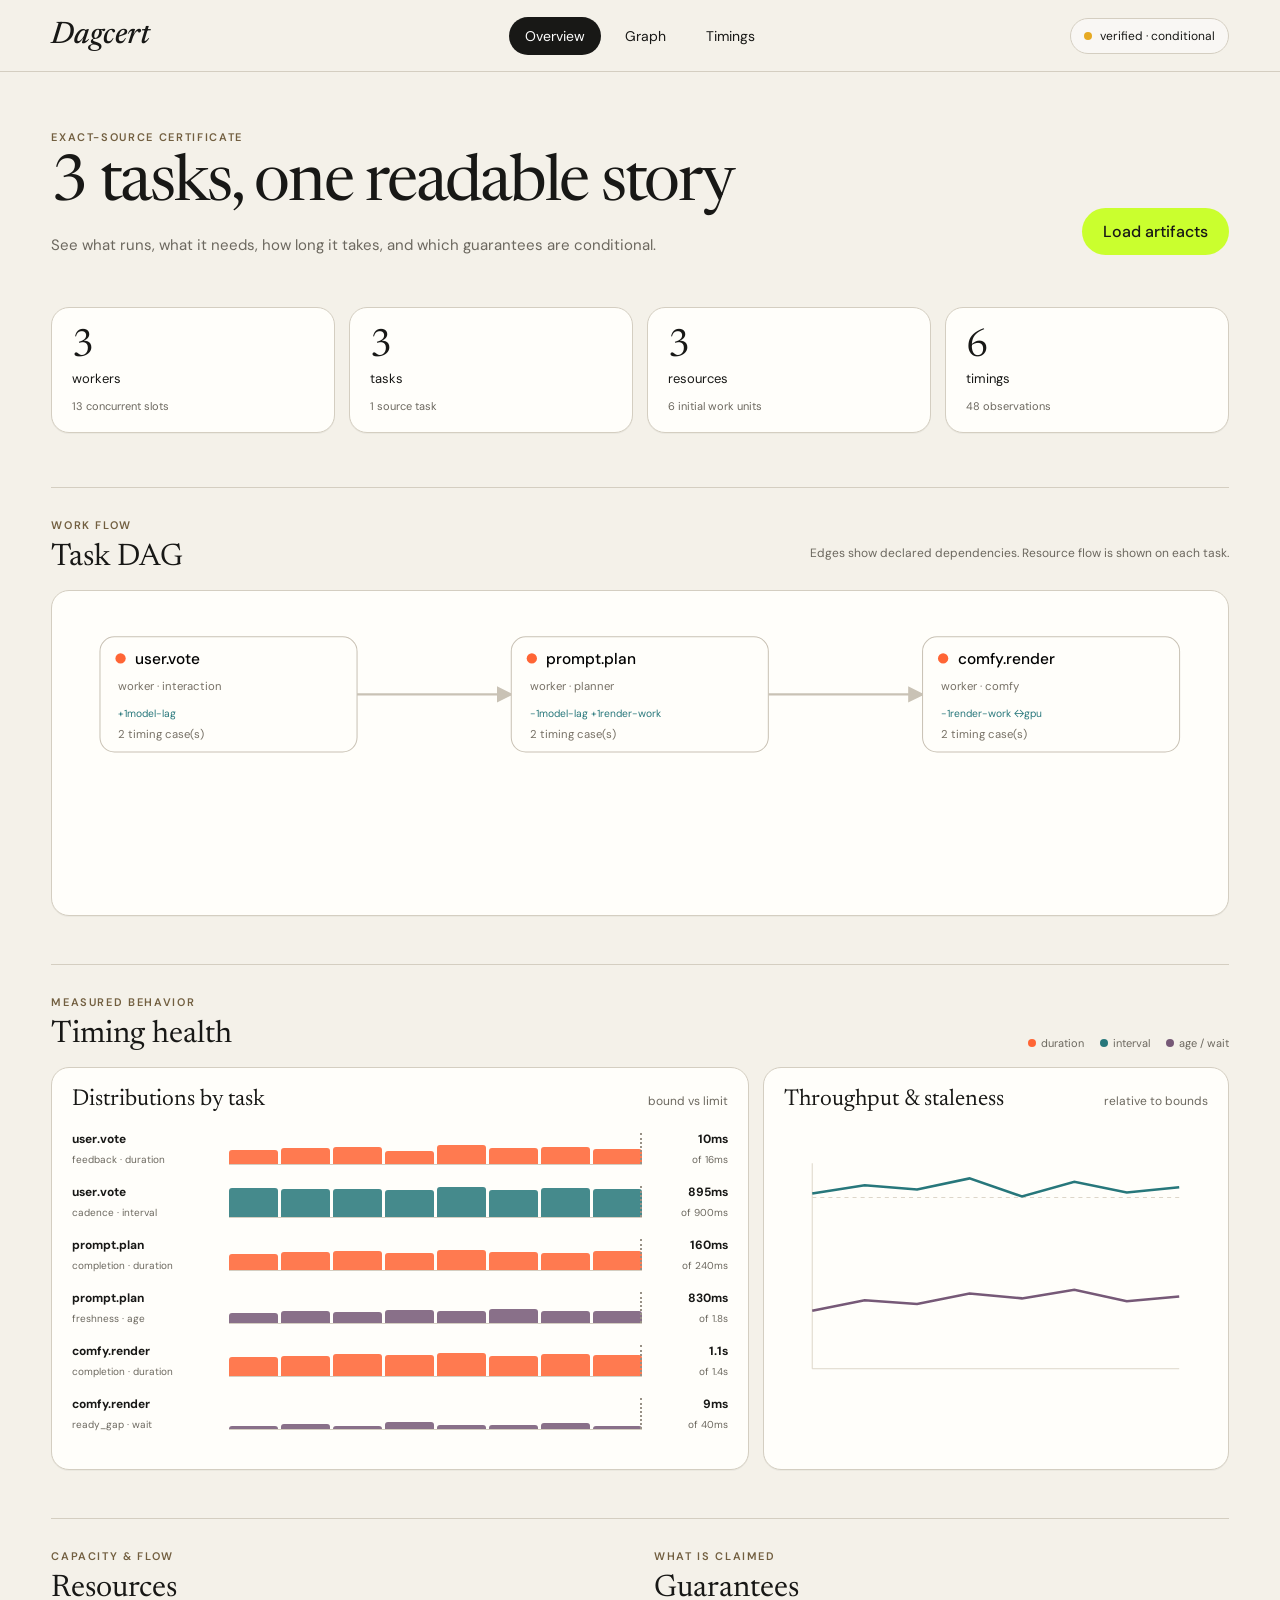
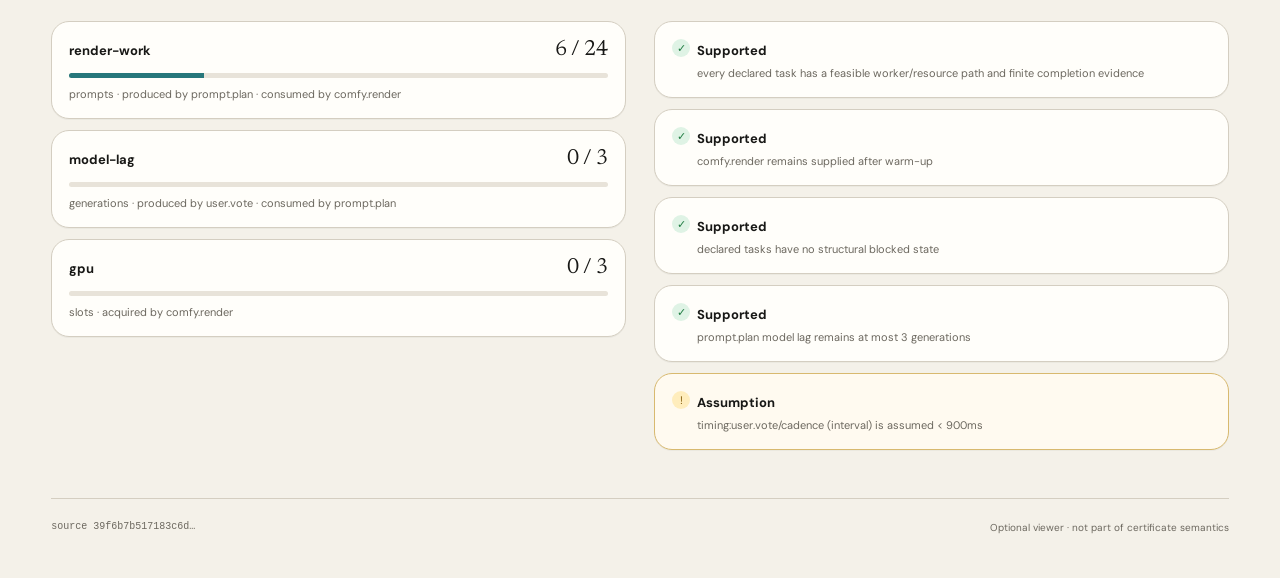
==== examples/stats_viewer/index.html @ 9efa3ae8 "Initial dagcert 0.6.0 release" ====
<!doctype html>
<html lang="en">
  <head>
    <meta charset="utf-8" />
    <meta name="viewport" content="width=device-width, initial-scale=1" />
    <title>Dagcert report</title>
    <link rel="stylesheet" href="style.css" />
  </head>
  <body>
    <header class="topbar">
      <a class="brand" href="#">Dagcert</a>
      <nav>
        <a class="active" href="#overview">Overview</a><a href="#graph">Graph</a
        ><a href="#timings">Timings</a>
      </nav>
      <div class="status">
        <span class="status-dot"></span
        ><span id="header-status">certificate verified</span>
      </div>
    </header>

    <main>
      <section class="hero" id="overview">
        <div>
          <p class="eyebrow">EXACT-SOURCE CERTIFICATE</p>
          <h1><span id="hero-task-count">3</span> tasks, one readable story</h1>
          <p class="lede">
            See what runs, what it needs, how long it takes, and which
            guarantees are conditional.
          </p>
        </div>
        <label class="load-button"
          >Load artifacts<input
            id="artifact-files"
            type="file"
            accept=".json,.jsonl"
            multiple
          /></label>
      </section>

      <section class="summary-grid" id="summary"></section>

      <section class="section" id="graph">
        <div class="section-heading">
          <div>
            <p class="eyebrow">WORK FLOW</p>
            <h2>Task DAG</h2>
          </div>
          <p class="section-note">
            Edges show declared dependencies. Resource flow is shown on each
            task.
          </p>
        </div>
        <div class="panel graph-panel">
          <svg id="dag" role="img" aria-label="Task dependency graph"></svg>
        </div>
      </section>

      <section class="section" id="timings">
        <div class="section-heading">
          <div>
            <p class="eyebrow">MEASURED BEHAVIOR</p>
            <h2>Timing health</h2>
          </div>
          <div class="legend">
            <span><i class="orange"></i>duration</span
            ><span><i class="teal"></i>interval</span
            ><span><i class="plum"></i>age / wait</span>
          </div>
        </div>
        <div class="timing-layout">
          <div class="panel">
            <div class="panel-title">
              <h3>Distributions by task</h3>
              <span>bound vs limit</span>
            </div>
            <div id="histograms"></div>
          </div>
          <div class="panel">
            <div class="panel-title">
              <h3>Throughput &amp; staleness</h3>
              <span>relative to bounds</span>
            </div>
            <svg
              id="trend"
              role="img"
              aria-label="Recent throughput and staleness observations"
            ></svg>
          </div>
        </div>
      </section>

      <section class="section split-section">
        <div>
          <div class="section-heading">
            <div>
              <p class="eyebrow">CAPACITY & FLOW</p>
              <h2>Resources</h2>
            </div>
          </div>
          <div id="resources" class="resource-grid"></div>
        </div>
        <div>
          <div class="section-heading">
            <div>
              <p class="eyebrow">WHAT IS CLAIMED</p>
              <h2>Guarantees</h2>
            </div>
          </div>
          <div id="guarantees" class="guarantee-stack"></div>
        </div>
      </section>

      <footer>
        <span id="fingerprint"></span
        ><span>Optional viewer · not part of certificate semantics</span>
      </footer>
    </main>
    <script src="sample-data.js"></script>
    <script src="app.js"></script>
  </body>
</html>
---- examples/stats_viewer/style.css ----
@import url("https://fonts.googleapis.com/css2?family=DM+Sans:wght@400;500;600&family=Newsreader:opsz,wght@6..72,400;6..72,500&display=swap");

:root {
  --paper: #f4f1e9;
  --ink: #181816;
  --muted: #6c685f;
  --line: #d4cec1;
  --card: #fffefa;
  --orange: #ff6535;
  --teal: #27777b;
  --plum: #765977;
  --lime: #caff2e;
  --good: #3aaa66;
  --shadow: 0 1px 0 rgba(24, 24, 22, 0.04);
}
* {
  box-sizing: border-box;
}
html {
  scroll-behavior: smooth;
}
body {
  margin: 0;
  background: var(--paper);
  color: var(--ink);
  font-family: "DM Sans", sans-serif;
}
.topbar {
  height: 72px;
  border-bottom: 1px solid var(--line);
  display: grid;
  grid-template-columns: 1fr auto 1fr;
  align-items: center;
  padding: 0 4vw;
  position: sticky;
  top: 0;
  background: rgba(244, 241, 233, 0.94);
  backdrop-filter: blur(12px);
  z-index: 5;
}
.brand {
  font:
    500 31px "Newsreader",
    serif;
  font-style: italic;
  color: inherit;
  text-decoration: none;
}
.topbar nav {
  display: flex;
  gap: 8px;
}
.topbar nav a {
  color: inherit;
  text-decoration: none;
  padding: 10px 16px;
  border-radius: 999px;
  font-size: 14px;
}
.topbar nav a.active {
  background: var(--ink);
  color: white;
}
.status {
  justify-self: end;
  border: 1px solid var(--line);
  border-radius: 999px;
  padding: 9px 13px;
  font-size: 12px;
  background: rgba(255, 255, 255, 0.45);
}
.status-dot {
  display: inline-block;
  width: 8px;
  height: 8px;
  border-radius: 50%;
  background: var(--good);
  margin-right: 8px;
}
main {
  width: min(1180px, 92vw);
  margin: auto;
}
.hero {
  padding: 58px 0 28px;
  display: flex;
  justify-content: space-between;
  align-items: flex-end;
}
.eyebrow {
  font-size: 11px;
  letter-spacing: 0.15em;
  font-weight: 600;
  color: #725f40;
  margin: 0 0 10px;
}
.hero h1 {
  font:
    400 clamp(42px, 5vw, 72px) / 0.98 "Newsreader",
    serif;
  margin: 0;
  letter-spacing: -0.035em;
}
.lede {
  color: var(--muted);
  max-width: 650px;
  font-size: 15px;
  margin: 18px 0 0;
}
.load-button {
  background: var(--lime);
  border-radius: 999px;
  padding: 13px 21px;
  cursor: pointer;
  white-space: nowrap;
  font-weight: 500;
}
.load-button input {
  display: none;
}
.summary-grid {
  display: grid;
  grid-template-columns: repeat(4, 1fr);
  gap: 14px;
  margin: 24px 0 54px;
}
.summary-card,
.panel,
.resource-card,
.guarantee {
  background: var(--card);
  border: 1px solid var(--line);
  border-radius: 18px;
  box-shadow: var(--shadow);
}
.summary-card {
  padding: 19px 20px;
}
.summary-card .value {
  font:
    400 39px "Newsreader",
    serif;
}
.summary-card .label {
  font-size: 13px;
  margin-top: 4px;
}
.summary-card .detail {
  font-size: 11px;
  color: var(--muted);
  margin-top: 12px;
}
.section {
  border-top: 1px solid var(--line);
  padding: 30px 0 48px;
}
.section-heading {
  display: flex;
  align-items: flex-end;
  justify-content: space-between;
  margin-bottom: 17px;
}
.section h2 {
  font:
    400 31px "Newsreader",
    serif;
  margin: 0;
}
.section-note,
.panel-title span {
  font-size: 12px;
  color: var(--muted);
}
.panel {
  padding: 20px;
}
.graph-panel {
  padding: 12px;
  overflow: auto;
}
#dag {
  display: block;
  width: 100%;
  min-width: 760px;
  height: 300px;
}
.dag-edge {
  stroke: #c9c2b5;
  stroke-width: 2;
  fill: none;
}
.dag-arrow {
  fill: #c9c2b5;
}
.dag-node rect {
  fill: #fffefa;
  stroke: #c9c2b5;
}
.dag-node .task-name {
  font: 500 15px "DM Sans";
}
.dag-node .worker-name {
  font: 11px "DM Sans";
  fill: #777166;
}
.dag-node .flow-label {
  font: 10px "DM Sans";
  fill: #27777b;
}
.timing-layout {
  display: grid;
  grid-template-columns: 1.2fr 0.8fr;
  gap: 14px;
}
.panel-title {
  display: flex;
  justify-content: space-between;
  align-items: baseline;
  margin-bottom: 20px;
}
.panel-title h3 {
  font:
    400 23px "Newsreader",
    serif;
  margin: 0;
}
.hist-row {
  display: grid;
  grid-template-columns: 145px 1fr 74px;
  gap: 12px;
  align-items: center;
  margin: 16px 0;
}
.hist-label strong {
  display: block;
  font-size: 12px;
}
.hist-label span,
.hist-value span {
  font-size: 10px;
  color: var(--muted);
}
.hist-value {
  text-align: right;
}
.hist-value strong {
  display: block;
  font-size: 12px;
}
.track {
  height: 32px;
  border-bottom: 1px solid var(--line);
  display: flex;
  align-items: flex-end;
  gap: 3px;
  position: relative;
}
.bar {
  flex: 1;
  min-width: 3px;
  border-radius: 3px 3px 0 0;
  opacity: 0.86;
}
.limit-marker {
  position: absolute;
  right: 0;
  top: 0;
  height: 100%;
  border-right: 2px dotted #989186;
}
#trend {
  width: 100%;
  height: 270px;
}
.axis {
  stroke: #ddd6c9;
  stroke-width: 1;
}
.trend-line {
  fill: none;
  stroke-width: 2.5;
}
.trend-dot {
  stroke: var(--card);
  stroke-width: 2;
}
.legend {
  display: flex;
  gap: 16px;
  color: var(--muted);
  font-size: 11px;
}
.legend i {
  display: inline-block;
  width: 8px;
  height: 8px;
  border-radius: 50%;
  margin-right: 5px;
}
.orange {
  background: var(--orange);
}
.teal {
  background: var(--teal);
}
.plum {
  background: var(--plum);
}
.split-section {
  display: grid;
  grid-template-columns: 1fr 1fr;
  gap: 28px;
}
.resource-grid,
.guarantee-stack {
  display: grid;
  gap: 11px;
}
.resource-card,
.guarantee {
  padding: 17px;
}
.resource-head {
  display: flex;
  justify-content: space-between;
  align-items: baseline;
}
.resource-head strong,
.guarantee strong {
  font-size: 13px;
}
.resource-head span {
  font:
    22px "Newsreader",
    serif;
}
.resource-bar {
  height: 5px;
  background: #e8e3d9;
  border-radius: 9px;
  margin: 12px 0 9px;
  overflow: hidden;
}
.resource-bar i {
  display: block;
  height: 100%;
  background: var(--teal);
}
.resource-detail,
.guarantee p {
  font-size: 11px;
  color: var(--muted);
  margin: 6px 0 0;
}
.guarantee {
  display: grid;
  grid-template-columns: 25px 1fr;
}
.guarantee-icon {
  width: 18px;
  height: 18px;
  border-radius: 50%;
  background: #dff3e5;
  color: #217d43;
  text-align: center;
  line-height: 18px;
  font-size: 11px;
}
.assumption {
  border-color: #d8b96f;
  background: #fffaf0;
}
.assumption .guarantee-icon {
  background: #ffedbd;
  color: #8a6414;
}
footer {
  border-top: 1px solid var(--line);
  padding: 22px 0 44px;
  display: flex;
  justify-content: space-between;
  color: var(--muted);
  font-size: 10px;
}
#fingerprint {
  font-family: monospace;
}
@media (max-width: 820px) {
  #dag {
    min-width: 0;
  }
  .topbar {
    grid-template-columns: 1fr auto;
  }
  .topbar nav {
    display: none;
  }
  .hero {
    align-items: flex-start;
    gap: 25px;
    flex-direction: column;
  }
  .summary-grid {
    grid-template-columns: repeat(2, 1fr);
  }
  .timing-layout,
  .split-section {
    grid-template-columns: 1fr;
  }
  .section-heading {
    align-items: flex-start;
    gap: 15px;
    flex-direction: column;
  }
  .hist-row {
    grid-template-columns: 112px 1fr 62px;
  }
}
@media (max-width: 480px) {
  .summary-grid {
    grid-template-columns: 1fr;
  }
  .status {
    font-size: 0;
  }
  .status-dot {
    margin: 0;
  }
  .hero {
    padding-top: 38px;
  }
}
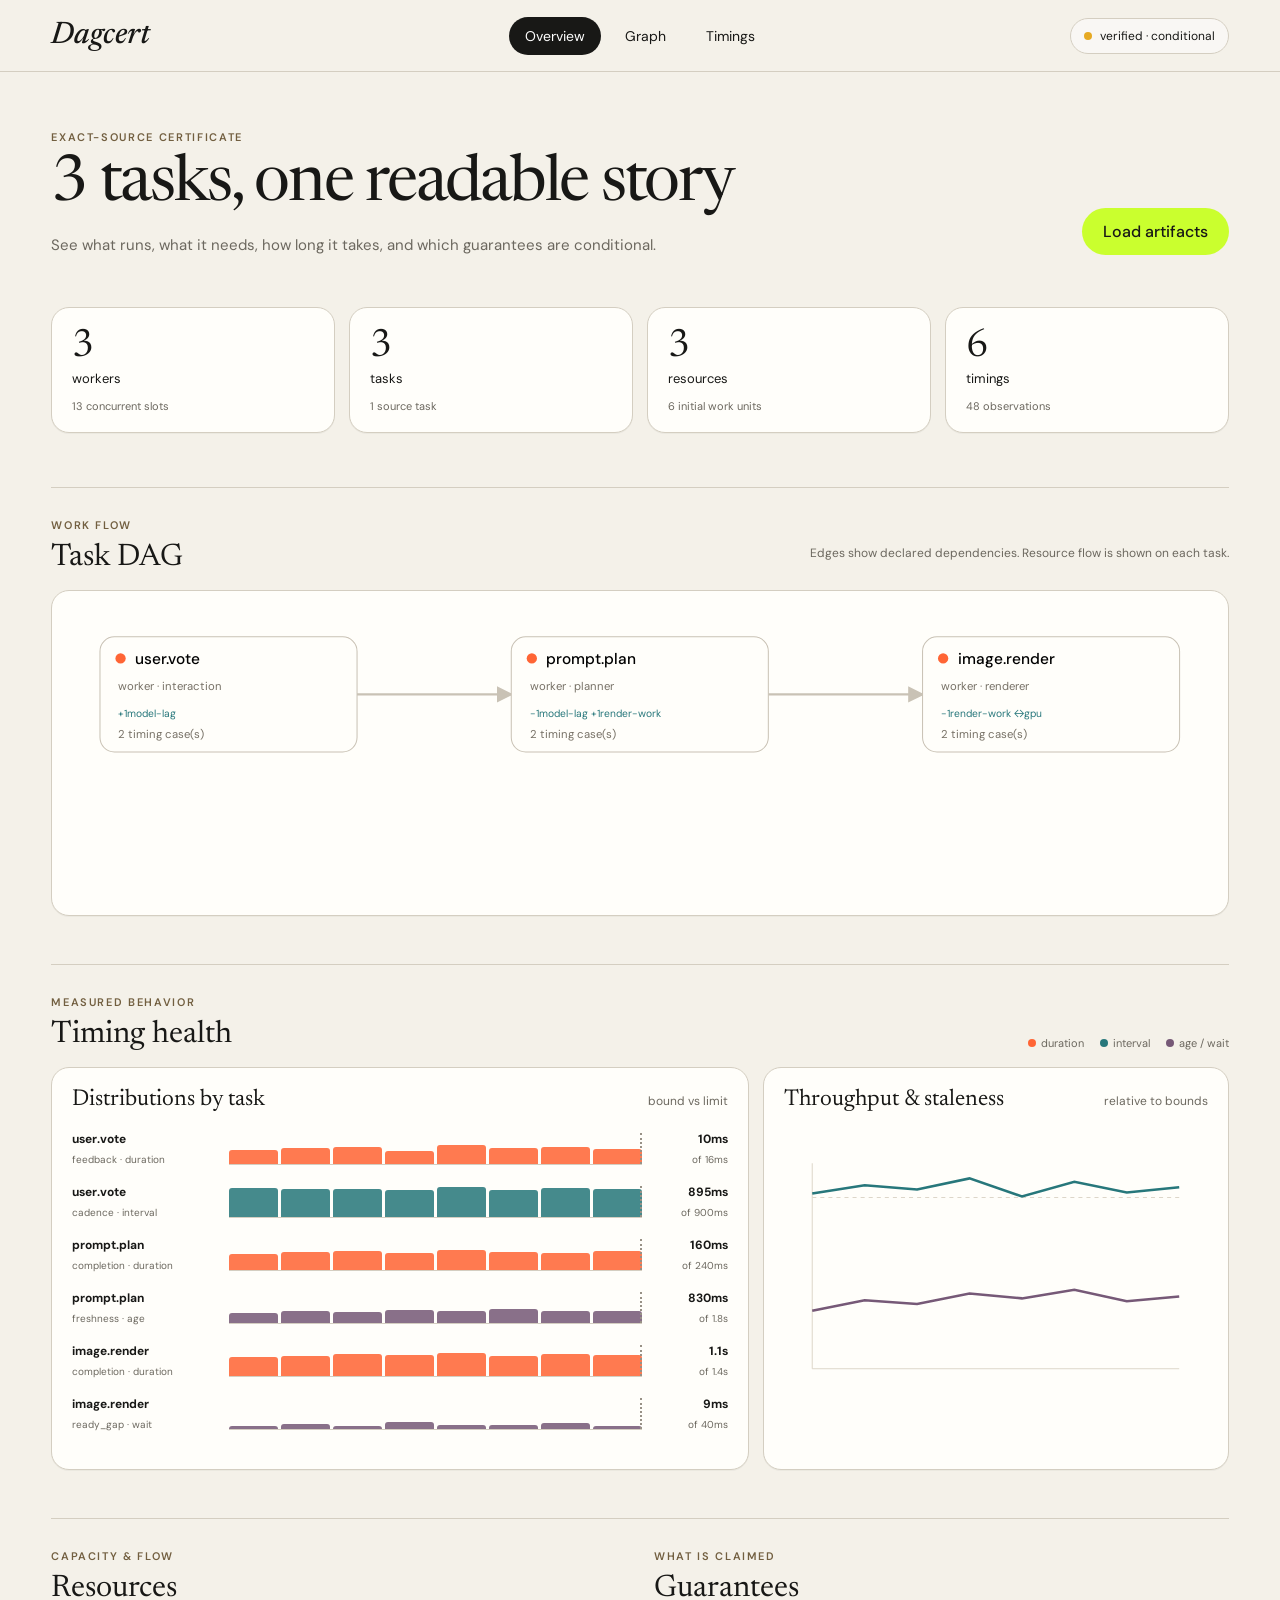
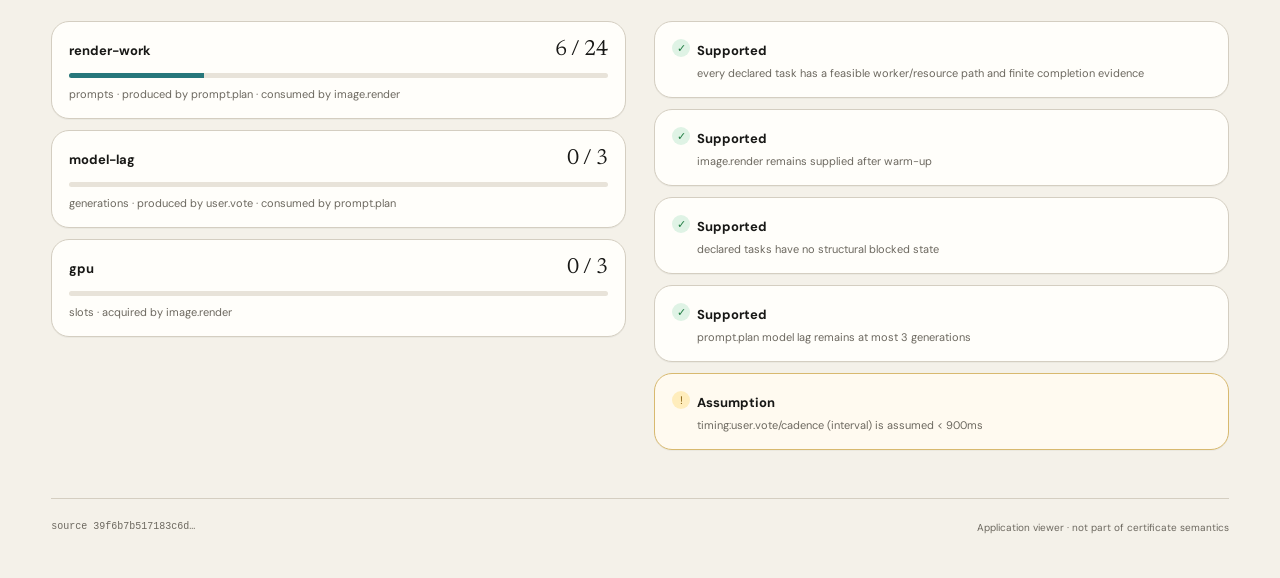
==== commit 56e729e6: "Ship literal stats and violation surfaces" ====
--- a/examples/stats_viewer/index.html
+++ b/examples/stats_viewer/index.html
@@ -113,7 +113,7 @@
 
       <footer>
         <span id="fingerprint"></span
-        ><span>Optional viewer · not part of certificate semantics</span>
+        ><span>Application viewer · not part of certificate semantics</span>
       </footer>
     </main>
     <script src="sample-data.js"></script>
--- a/examples/stats_viewer/style.css
+++ b/examples/stats_viewer/style.css
@@ -196,8 +196,17 @@
   fill: #fffefa;
   stroke: #c9c2b5;
 }
+.dag-node.is-target rect {
+  stroke: #a92e18;
+  stroke-width: 4;
+  filter: drop-shadow(0 3px 7px rgba(169, 46, 24, 0.35));
+}
 .dag-node .task-name {
   font: 500 15px "DM Sans";
+}
+.dag-node.is-target .task-name {
+  fill: #a92e18;
+  font-weight: 700;
 }
 .dag-node .worker-name {
   font: 11px "DM Sans";
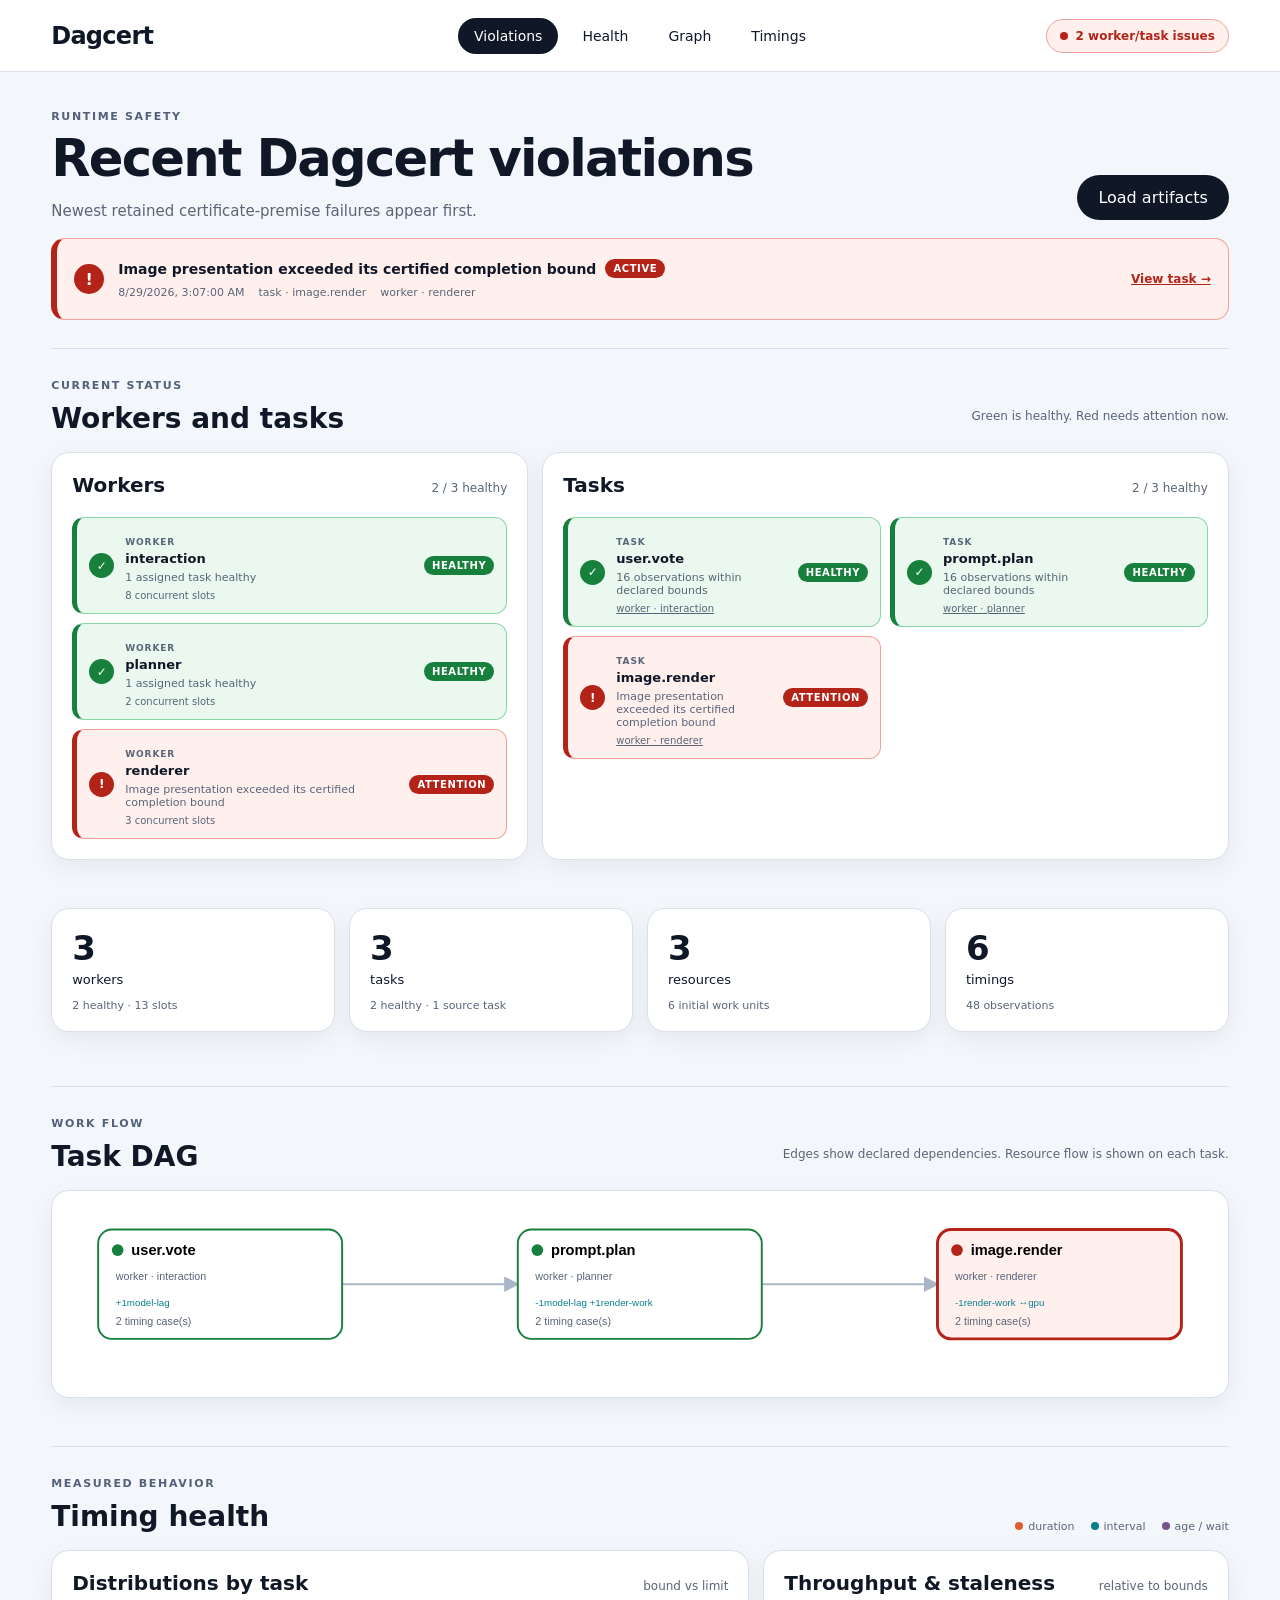
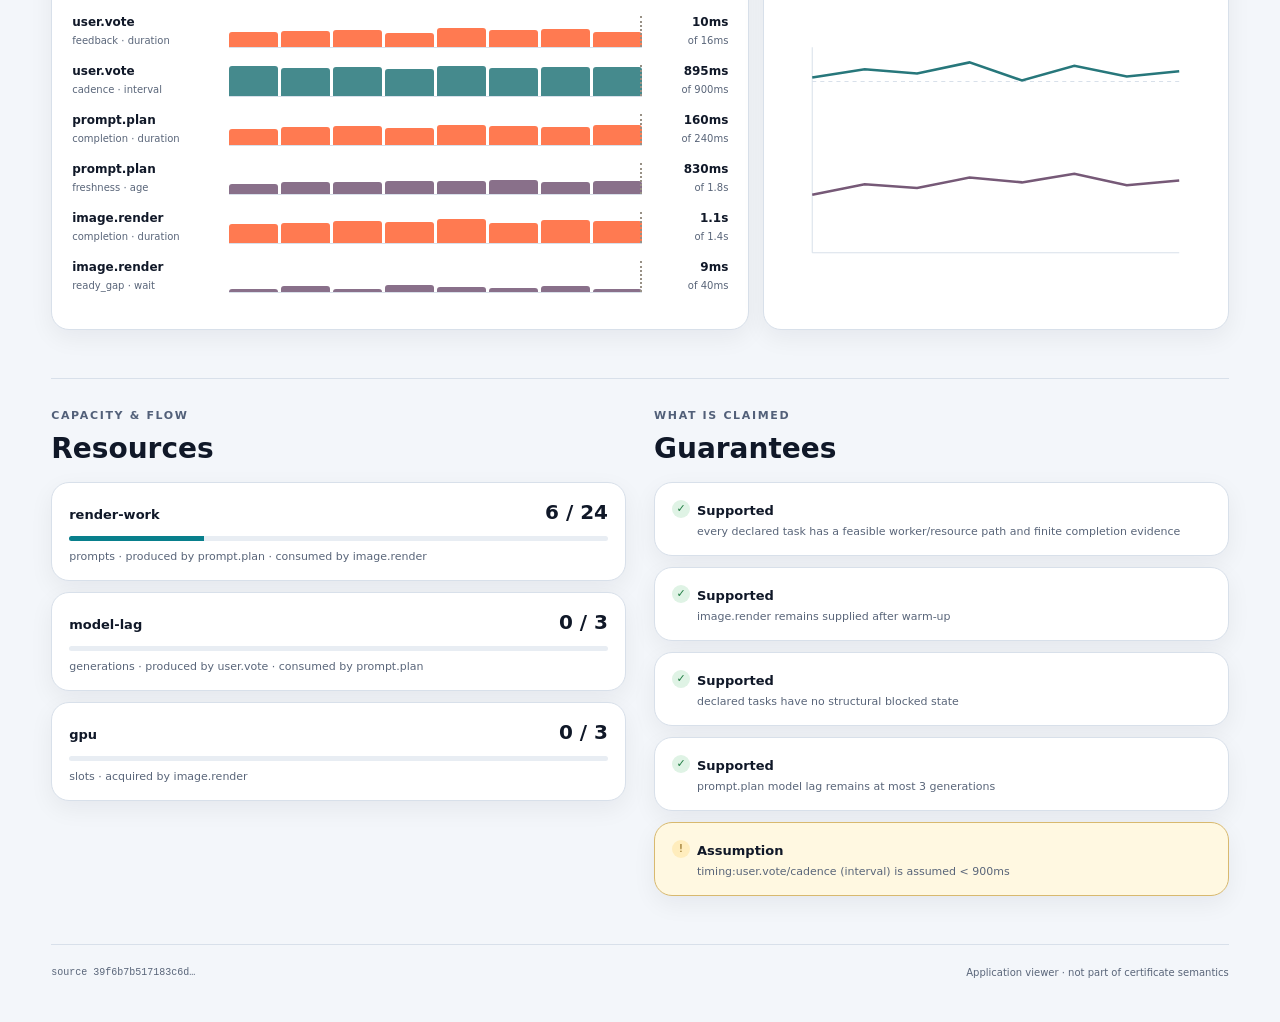
==== commit ab524b19: "Add application-bound stats and banner surfaces" ====
--- a/examples/stats_viewer/index.html
+++ b/examples/stats_viewer/index.html
@@ -6,39 +6,59 @@
     <title>Dagcert report</title>
     <link rel="stylesheet" href="style.css" />
   </head>
-  <body>
+  <body data-runtime-events="/dagcert/runtime-events" data-runtime-poll-ms="5000">
     <header class="topbar">
       <a class="brand" href="#">Dagcert</a>
       <nav>
-        <a class="active" href="#overview">Overview</a><a href="#graph">Graph</a
-        ><a href="#timings">Timings</a>
+        <a class="active" href="#overview">Violations</a><a href="#health">Health</a
+        ><a href="#graph">Graph</a><a href="#timings">Timings</a>
       </nav>
-      <div class="status">
+      <div class="status" data-health="healthy">
         <span class="status-dot"></span
-        ><span id="header-status">certificate verified</span>
+        ><span id="header-status">Checking runtime health</span>
       </div>
     </header>
 
     <main>
-      <section class="hero" id="overview">
-        <div>
-          <p class="eyebrow">EXACT-SOURCE CERTIFICATE</p>
-          <h1><span id="hero-task-count">3</span> tasks, one readable story</h1>
-          <p class="lede">
-            See what runs, what it needs, how long it takes, and which
-            guarantees are conditional.
-          </p>
+      <section class="incident-section" id="overview">
+        <div class="incident-heading">
+          <div>
+            <p class="eyebrow">RUNTIME SAFETY</p>
+            <h1>Recent Dagcert violations</h1>
+            <p class="lede">Newest retained certificate-premise failures appear first.</p>
+          </div>
+          <label class="load-button"
+            >Load artifacts<input
+              id="artifact-files"
+              type="file"
+              accept=".json,.jsonl"
+              multiple
+            /></label>
         </div>
-        <label class="load-button"
-          >Load artifacts<input
-            id="artifact-files"
-            type="file"
-            accept=".json,.jsonl"
-            multiple
-          /></label>
+        <div id="violations" class="violation-list" role="status" aria-live="polite"></div>
       </section>
 
-      <section class="summary-grid" id="summary"></section>
+      <section class="section health-section" id="health">
+        <div class="section-heading">
+          <div>
+            <p class="eyebrow">CURRENT STATUS</p>
+            <h2>Workers and tasks</h2>
+          </div>
+          <p class="section-note">Green is healthy. Red needs attention now.</p>
+        </div>
+        <div class="health-layout">
+          <div class="panel">
+            <div class="panel-title"><h3>Workers</h3><span id="worker-health-count"></span></div>
+            <div id="worker-health" class="health-grid"></div>
+          </div>
+          <div class="panel">
+            <div class="panel-title"><h3>Tasks</h3><span id="task-health-count"></span></div>
+            <div id="task-health" class="health-grid"></div>
+          </div>
+        </div>
+      </section>
+
+      <section class="summary-grid" id="summary" aria-label="Certificate summary"></section>
 
       <section class="section" id="graph">
         <div class="section-heading">
--- a/examples/stats_viewer/style.css
+++ b/examples/stats_viewer/style.css
@@ -1,17 +1,20 @@
-@import url("https://fonts.googleapis.com/css2?family=DM+Sans:wght@400;500;600&family=Newsreader:opsz,wght@6..72,400;6..72,500&display=swap");
-
 :root {
-  --paper: #f4f1e9;
-  --ink: #181816;
-  --muted: #6c685f;
-  --line: #d4cec1;
-  --card: #fffefa;
-  --orange: #ff6535;
-  --teal: #27777b;
-  --plum: #765977;
-  --lime: #caff2e;
-  --good: #3aaa66;
-  --shadow: 0 1px 0 rgba(24, 24, 22, 0.04);
+  --paper: #f3f6fa;
+  --ink: #101828;
+  --muted: #596579;
+  --line: #d8e0ea;
+  --card: #ffffff;
+  --orange: #e15a2b;
+  --teal: #087f8c;
+  --plum: #75558a;
+  --accent: #155eef;
+  --good: #16803c;
+  --good-bg: #eaf8ef;
+  --good-line: #87d7a1;
+  --danger: #b42318;
+  --danger-bg: #fff0ee;
+  --danger-line: #f1a29a;
+  --shadow: 0 8px 24px rgba(16, 24, 40, 0.06);
 }
 * {
   box-sizing: border-box;
@@ -23,7 +26,7 @@
   margin: 0;
   background: var(--paper);
   color: var(--ink);
-  font-family: "DM Sans", sans-serif;
+  font-family: Inter, ui-sans-serif, system-ui, -apple-system, "Segoe UI", sans-serif;
 }
 .topbar {
   height: 72px;
@@ -34,15 +37,14 @@
   padding: 0 4vw;
   position: sticky;
   top: 0;
-  background: rgba(244, 241, 233, 0.94);
+  background: rgba(255, 255, 255, 0.94);
   backdrop-filter: blur(12px);
   z-index: 5;
 }
 .brand {
-  font:
-    500 31px "Newsreader",
-    serif;
-  font-style: italic;
+  font-size: 24px;
+  font-weight: 750;
+  letter-spacing: -0.03em;
   color: inherit;
   text-decoration: none;
 }
@@ -67,7 +69,15 @@
   border-radius: 999px;
   padding: 9px 13px;
   font-size: 12px;
-  background: rgba(255, 255, 255, 0.45);
+  background: var(--good-bg);
+  border-color: var(--good-line);
+  color: var(--good);
+  font-weight: 700;
+}
+.status[data-health="unhealthy"] {
+  background: var(--danger-bg);
+  border-color: var(--danger-line);
+  color: var(--danger);
 }
 .status-dot {
   display: inline-block;
@@ -77,9 +87,174 @@
   background: var(--good);
   margin-right: 8px;
 }
+.status[data-health="unhealthy"] .status-dot {
+  background: var(--danger);
+}
 main {
   width: min(1180px, 92vw);
   margin: auto;
+}
+.incident-section {
+  padding: 38px 0 28px;
+}
+.incident-heading {
+  display: flex;
+  align-items: flex-end;
+  justify-content: space-between;
+  gap: 24px;
+  margin-bottom: 18px;
+}
+.incident-heading h1 {
+  margin: 0;
+  font-size: clamp(32px, 4vw, 52px);
+  line-height: 1;
+  letter-spacing: -0.035em;
+}
+.violation-list {
+  display: grid;
+  gap: 10px;
+}
+.violation-row,
+.violation-empty {
+  display: grid;
+  grid-template-columns: auto minmax(0, 1fr) auto;
+  align-items: center;
+  gap: 14px;
+  min-height: 82px;
+  padding: 15px 17px;
+  border: 1px solid var(--danger-line);
+  border-left: 6px solid var(--danger);
+  border-radius: 14px;
+  background: var(--danger-bg);
+}
+.violation-empty {
+  grid-template-columns: auto minmax(0, 1fr);
+  border-color: var(--good-line);
+  border-left-color: var(--good);
+  background: var(--good-bg);
+}
+.violation-mark,
+.health-icon {
+  display: grid;
+  place-items: center;
+  width: 30px;
+  height: 30px;
+  border-radius: 50%;
+  background: var(--danger);
+  color: white;
+  font-weight: 800;
+}
+.violation-empty .health-icon,
+.is-healthy .health-icon {
+  background: var(--good);
+}
+.violation-title {
+  display: flex;
+  align-items: center;
+  gap: 9px;
+}
+.violation-title strong {
+  font-size: 14px;
+}
+.state-pill,
+.health-state {
+  border-radius: 999px;
+  padding: 4px 8px;
+  background: var(--danger);
+  color: white;
+  font-size: 10px;
+  font-weight: 800;
+  text-transform: uppercase;
+  letter-spacing: 0.06em;
+}
+.violation-row.is-resolved {
+  border-color: var(--line);
+  border-left-color: #7a8699;
+  background: var(--card);
+}
+.violation-row.is-resolved .state-pill,
+.violation-row.is-resolved .violation-mark {
+  background: #667085;
+}
+.violation-meta {
+  display: flex;
+  flex-wrap: wrap;
+  gap: 6px 14px;
+  margin-top: 8px;
+  color: var(--muted);
+  font-size: 11px;
+}
+.violation-empty p,
+.health-copy p {
+  margin: 5px 0 0;
+  color: var(--muted);
+  font-size: 11px;
+}
+.graph-link {
+  color: var(--danger);
+  font-size: 12px;
+  font-weight: 750;
+  white-space: nowrap;
+}
+.health-section {
+  padding-top: 26px;
+}
+.health-layout {
+  display: grid;
+  grid-template-columns: 0.82fr 1.18fr;
+  gap: 14px;
+}
+.health-grid {
+  display: grid;
+  gap: 9px;
+}
+#task-health {
+  grid-template-columns: repeat(2, minmax(0, 1fr));
+}
+.health-card {
+  display: grid;
+  grid-template-columns: auto minmax(0, 1fr) auto;
+  align-items: center;
+  gap: 11px;
+  padding: 12px;
+  border: 1px solid var(--good-line);
+  border-left: 5px solid var(--good);
+  border-radius: 12px;
+  background: var(--good-bg);
+}
+.health-card.is-unhealthy {
+  border-color: var(--danger-line);
+  border-left-color: var(--danger);
+  background: var(--danger-bg);
+}
+.health-card .health-icon {
+  width: 25px;
+  height: 25px;
+  font-size: 12px;
+}
+.health-copy strong {
+  display: block;
+  margin-top: 2px;
+  font-size: 13px;
+}
+.health-kind {
+  color: var(--muted);
+  font-size: 9px;
+  font-weight: 800;
+  letter-spacing: 0.1em;
+  text-transform: uppercase;
+}
+.health-card.is-healthy .health-state {
+  background: var(--good);
+}
+.health-extra {
+  display: block;
+  margin-top: 6px;
+  color: var(--muted);
+  font-size: 10px;
+}
+.health-link {
+  text-decoration: underline;
 }
 .hero {
   padding: 58px 0 28px;
@@ -91,13 +266,11 @@
   font-size: 11px;
   letter-spacing: 0.15em;
   font-weight: 600;
-  color: #725f40;
+  color: #526079;
   margin: 0 0 10px;
 }
 .hero h1 {
-  font:
-    400 clamp(42px, 5vw, 72px) / 0.98 "Newsreader",
-    serif;
+  font: 750 clamp(42px, 5vw, 72px) / 0.98 Inter, ui-sans-serif, sans-serif;
   margin: 0;
   letter-spacing: -0.035em;
 }
@@ -108,7 +281,8 @@
   margin: 18px 0 0;
 }
 .load-button {
-  background: var(--lime);
+  background: var(--ink);
+  color: white;
   border-radius: 999px;
   padding: 13px 21px;
   cursor: pointer;
@@ -122,7 +296,7 @@
   display: grid;
   grid-template-columns: repeat(4, 1fr);
   gap: 14px;
-  margin: 24px 0 54px;
+  margin: 0 0 54px;
 }
 .summary-card,
 .panel,
@@ -137,9 +311,8 @@
   padding: 19px 20px;
 }
 .summary-card .value {
-  font:
-    400 39px "Newsreader",
-    serif;
+  font-size: 34px;
+  font-weight: 750;
 }
 .summary-card .label {
   font-size: 13px;
@@ -161,9 +334,8 @@
   margin-bottom: 17px;
 }
 .section h2 {
-  font:
-    400 31px "Newsreader",
-    serif;
+  font-size: 28px;
+  font-weight: 750;
   margin: 0;
 }
 .section-note,
@@ -185,36 +357,48 @@
   height: 300px;
 }
 .dag-edge {
-  stroke: #c9c2b5;
+  stroke: #aab6c5;
   stroke-width: 2;
   fill: none;
 }
 .dag-arrow {
-  fill: #c9c2b5;
+  fill: #aab6c5;
 }
 .dag-node rect {
-  fill: #fffefa;
-  stroke: #c9c2b5;
+  fill: var(--card);
+  stroke: var(--good);
+  stroke-width: 2;
+}
+.dag-node circle {
+  fill: var(--good);
+}
+.dag-node.is-unhealthy rect {
+  fill: var(--danger-bg);
+  stroke: var(--danger);
+  stroke-width: 3;
+}
+.dag-node.is-unhealthy circle {
+  fill: var(--danger);
 }
 .dag-node.is-target rect {
-  stroke: #a92e18;
+  stroke: var(--accent);
   stroke-width: 4;
-  filter: drop-shadow(0 3px 7px rgba(169, 46, 24, 0.35));
+  filter: drop-shadow(0 3px 7px rgba(21, 94, 239, 0.3));
 }
 .dag-node .task-name {
-  font: 500 15px "DM Sans";
+  font: 650 15px Inter, ui-sans-serif, sans-serif;
 }
 .dag-node.is-target .task-name {
-  fill: #a92e18;
+  fill: var(--accent);
   font-weight: 700;
 }
 .dag-node .worker-name {
-  font: 11px "DM Sans";
-  fill: #777166;
+  font: 11px Inter, ui-sans-serif, sans-serif;
+  fill: #596579;
 }
 .dag-node .flow-label {
-  font: 10px "DM Sans";
-  fill: #27777b;
+  font: 10px Inter, ui-sans-serif, sans-serif;
+  fill: var(--teal);
 }
 .timing-layout {
   display: grid;
@@ -228,9 +412,8 @@
   margin-bottom: 20px;
 }
 .panel-title h3 {
-  font:
-    400 23px "Newsreader",
-    serif;
+  font-size: 20px;
+  font-weight: 750;
   margin: 0;
 }
 .hist-row {
@@ -282,7 +465,7 @@
   height: 270px;
 }
 .axis {
-  stroke: #ddd6c9;
+  stroke: #d8e0ea;
   stroke-width: 1;
 }
 .trend-line {
@@ -339,13 +522,12 @@
   font-size: 13px;
 }
 .resource-head span {
-  font:
-    22px "Newsreader",
-    serif;
+  font-size: 20px;
+  font-weight: 700;
 }
 .resource-bar {
   height: 5px;
-  background: #e8e3d9;
+  background: #e8edf3;
   border-radius: 9px;
   margin: 12px 0 9px;
   overflow: hidden;
@@ -377,7 +559,7 @@
 }
 .assumption {
   border-color: #d8b96f;
-  background: #fffaf0;
+  background: #fff8e1;
 }
 .assumption .guarantee-icon {
   background: #ffedbd;
@@ -409,11 +591,19 @@
     gap: 25px;
     flex-direction: column;
   }
+  .incident-heading {
+    align-items: flex-start;
+    flex-direction: column;
+  }
   .summary-grid {
     grid-template-columns: repeat(2, 1fr);
   }
   .timing-layout,
-  .split-section {
+  .split-section,
+  .health-layout {
+    grid-template-columns: 1fr;
+  }
+  #task-health {
     grid-template-columns: 1fr;
   }
   .section-heading {
@@ -438,4 +628,16 @@
   .hero {
     padding-top: 38px;
   }
-}
+  .incident-section {
+    padding-top: 26px;
+  }
+  .violation-row,
+  .health-card {
+    grid-template-columns: auto minmax(0, 1fr);
+  }
+  .graph-link,
+  .health-state {
+    grid-column: 2;
+    justify-self: start;
+  }
+}
